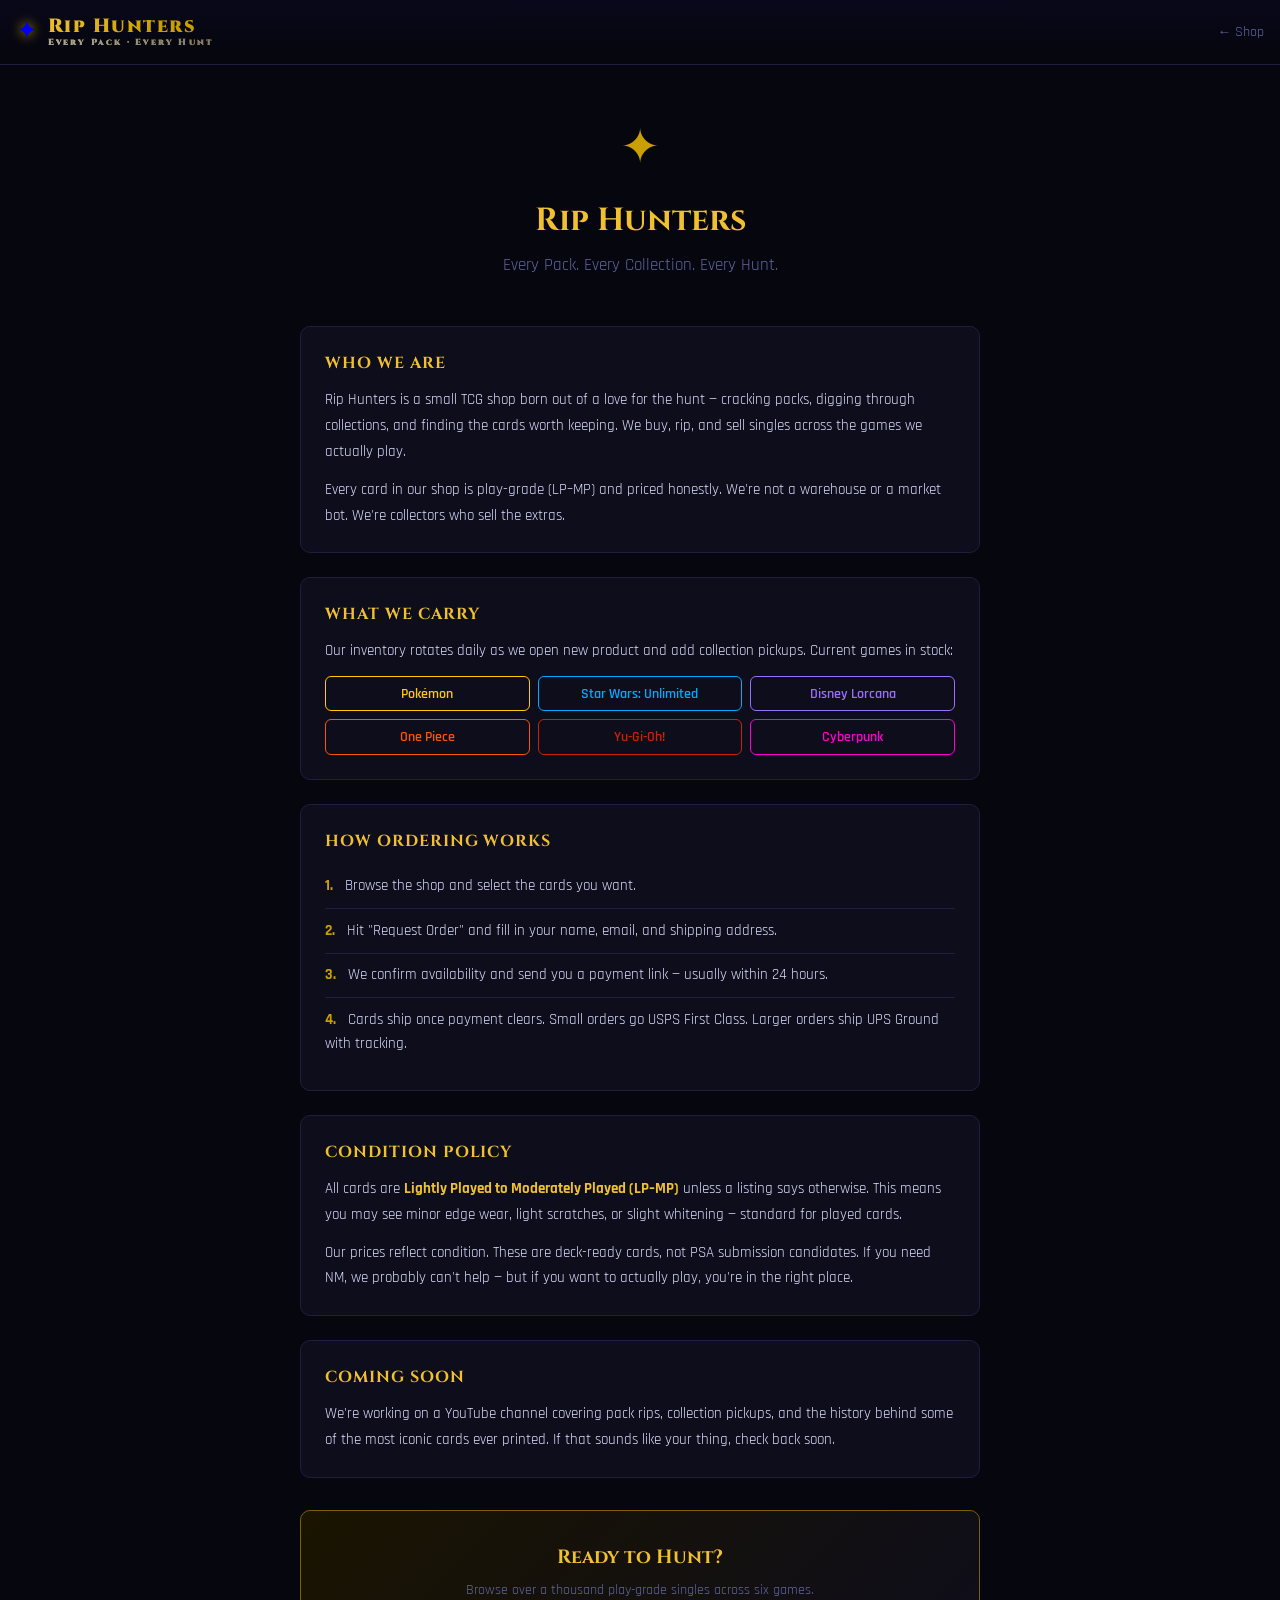
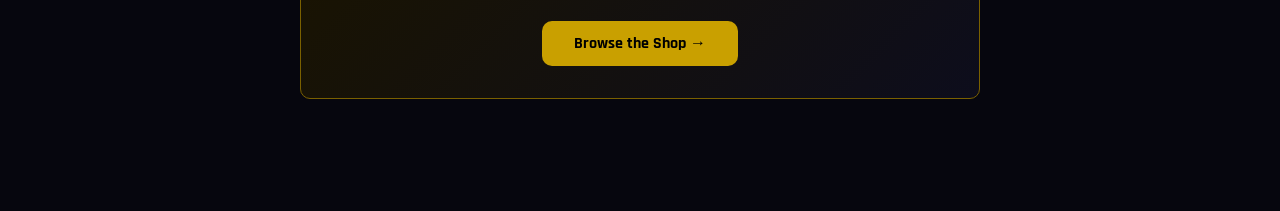
==== docs/about.html @ ff21a897 "Add About page and nav link" ====
<!doctype html>
<html lang="en">
<head>
  <meta charset="utf-8">
  <meta name="viewport" content="width=device-width, initial-scale=1">
  <title>About — Rip Hunters</title>
  <meta name="description" content="Rip Hunters is a play-grade TCG card shop. We rip packs, hunt collections, and sell singles at honest prices across Pokemon, Star Wars, One Piece, Lorcana, YuGiOh, and Cyberpunk.">
  <link rel="stylesheet" href="style.css">
  <style>
    .about-wrap {
      max-width: 720px;
      margin: 3rem auto;
      padding: 0 1.25rem 4rem;
    }
    .about-hero {
      text-align: center;
      margin-bottom: 3rem;
    }
    .about-hero .logo-mark {
      font-size: 3rem;
      color: var(--gold);
      display: block;
      margin-bottom: 0.75rem;
    }
    .about-hero h1 {
      font-family: 'Cinzel', serif;
      font-size: 2rem;
      color: var(--gold-light);
      margin-bottom: 0.5rem;
    }
    .about-hero p {
      color: var(--muted);
      font-size: 1.05rem;
    }
    .about-section {
      background: var(--surface);
      border: 1px solid var(--border);
      border-radius: var(--radius);
      margin-bottom: 1.5rem;
      padding: 1.5rem;
    }
    .about-section h2 {
      color: var(--gold-light);
      font-family: 'Cinzel', serif;
      font-size: 1rem;
      letter-spacing: 0.06em;
      margin-bottom: 0.75rem;
      text-transform: uppercase;
    }
    .about-section p {
      color: var(--text);
      font-size: 0.95rem;
      line-height: 1.7;
      margin-bottom: 0.75rem;
    }
    .about-section p:last-child { margin-bottom: 0; }
    .games-grid {
      display: grid;
      gap: 0.5rem;
      grid-template-columns: repeat(auto-fill, minmax(180px, 1fr));
      margin-top: 0.75rem;
    }
    .game-chip {
      border-radius: 6px;
      border: 1px solid var(--border);
      font-size: 0.85rem;
      font-weight: 600;
      padding: 0.4rem 0.75rem;
      text-align: center;
    }
    .how-list {
      list-style: none;
      margin-top: 0.5rem;
    }
    .how-list li {
      border-bottom: 1px solid var(--border);
      color: var(--text);
      font-size: 0.95rem;
      line-height: 1.6;
      padding: 0.6rem 0;
    }
    .how-list li:last-child { border-bottom: none; }
    .how-list li span {
      color: var(--gold);
      font-weight: 700;
      margin-right: 0.5rem;
    }
    .cta-block {
      background: linear-gradient(135deg, #1a1400, #0d0d1c);
      border: 1px solid var(--gold-dim);
      border-radius: var(--radius);
      padding: 2rem;
      text-align: center;
      margin-top: 2rem;
    }
    .cta-block h2 {
      color: var(--gold-light);
      font-family: 'Cinzel', serif;
      font-size: 1.2rem;
      margin-bottom: 0.5rem;
    }
    .cta-block p {
      color: var(--muted);
      font-size: 0.9rem;
      margin-bottom: 1.25rem;
    }
    .btn-cta {
      background: var(--gold);
      border: none;
      border-radius: var(--radius);
      color: #000;
      cursor: pointer;
      display: inline-block;
      font-family: 'Rajdhani', sans-serif;
      font-size: 1rem;
      font-weight: 700;
      padding: 0.65rem 2rem;
      text-decoration: none;
      transition: background 0.2s ease;
    }
    .btn-cta:hover { background: var(--gold-light); }
  </style>
</head>
<body>

<header>
  <div class="header-inner">
    <a href="index.html" class="logo">
      <span class="logo-compass">✦</span>
      <div class="logo-text">
        Rip Hunters
        <span>Every Pack · Every Hunt</span>
      </div>
    </a>
    <div class="header-right" style="margin-left:auto">
      <a href="index.html" style="color:var(--muted);font-size:0.85rem;text-decoration:none;">← Shop</a>
    </div>
  </div>
</header>

<div class="about-wrap">

  <div class="about-hero">
    <span class="logo-mark">✦</span>
    <h1>Rip Hunters</h1>
    <p>Every Pack. Every Collection. Every Hunt.</p>
  </div>

  <div class="about-section">
    <h2>Who We Are</h2>
    <p>Rip Hunters is a small TCG shop born out of a love for the hunt — cracking packs, digging through collections, and finding the cards worth keeping. We buy, rip, and sell singles across the games we actually play.</p>
    <p>Every card in our shop is play-grade (LP–MP) and priced honestly. We're not a warehouse or a market bot. We're collectors who sell the extras.</p>
  </div>

  <div class="about-section">
    <h2>What We Carry</h2>
    <p>Our inventory rotates daily as we open new product and add collection pickups. Current games in stock:</p>
    <div class="games-grid">
      <div class="game-chip" style="border-color:#FFCB05;color:#FFCB05">Pokémon</div>
      <div class="game-chip" style="border-color:#00AAFF;color:#00AAFF">Star Wars: Unlimited</div>
      <div class="game-chip" style="border-color:#9B6FFF;color:#9B6FFF">Disney Lorcana</div>
      <div class="game-chip" style="border-color:#FF5500;color:#FF5500">One Piece</div>
      <div class="game-chip" style="border-color:#CC2200;color:#CC2200">Yu-Gi-Oh!</div>
      <div class="game-chip" style="border-color:#FF00CC;color:#FF00CC">Cyberpunk</div>
    </div>
  </div>

  <div class="about-section">
    <h2>How Ordering Works</h2>
    <ul class="how-list">
      <li><span>1.</span> Browse the shop and select the cards you want.</li>
      <li><span>2.</span> Hit "Request Order" and fill in your name, email, and shipping address.</li>
      <li><span>3.</span> We confirm availability and send you a payment link — usually within 24 hours.</li>
      <li><span>4.</span> Cards ship once payment clears. Small orders go USPS First Class. Larger orders ship UPS Ground with tracking.</li>
    </ul>
  </div>

  <div class="about-section">
    <h2>Condition Policy</h2>
    <p>All cards are <strong style="color:var(--gold-light)">Lightly Played to Moderately Played (LP–MP)</strong> unless a listing says otherwise. This means you may see minor edge wear, light scratches, or slight whitening — standard for played cards.</p>
    <p>Our prices reflect condition. These are deck-ready cards, not PSA submission candidates. If you need NM, we probably can't help — but if you want to actually play, you're in the right place.</p>
  </div>

  <div class="about-section">
    <h2>Coming Soon</h2>
    <p>We're working on a YouTube channel covering pack rips, collection pickups, and the history behind some of the most iconic cards ever printed. If that sounds like your thing, check back soon.</p>
  </div>

  <div class="cta-block">
    <h2>Ready to Hunt?</h2>
    <p>Browse over a thousand play-grade singles across six games.</p>
    <a href="index.html" class="btn-cta">Browse the Shop →</a>
  </div>

</div>

</body>
</html>
---- docs/style.css ----
@import url('https://fonts.googleapis.com/css2?family=Cinzel:wght@600;700;900&family=Rajdhani:wght@400;500;600;700&display=swap');

:root {
  --gold: #C9A000;
  --gold-light: #F0C030;
  --gold-dim: #7a6000;
  --bg: #06060e;
  --surface: #0d0d1c;
  --surface2: #13132a;
  --border: #1e1e40;
  --text: #dde0ff;
  --muted: #6066a0;
  --danger: #ff4444;
  --radius: 10px;
  --transition: 0.2s ease;
}

*, *::before, *::after { box-sizing: border-box; margin: 0; padding: 0; }

html { scroll-behavior: smooth; }

body {
  font-family: 'Rajdhani', sans-serif;
  background: var(--bg);
  color: var(--text);
  min-height: 100vh;
  font-size: 16px;
  line-height: 1.5;
}

/* ─── Header ─── */
header {
  position: sticky;
  top: 0;
  z-index: 100;
  background: linear-gradient(180deg, #08081a 0%, rgba(6,6,14,0.97) 100%);
  border-bottom: 1px solid var(--border);
  padding: 0 1rem;
}

.header-inner {
  max-width: 1400px;
  margin: 0 auto;
  display: flex;
  align-items: center;
  gap: 1.5rem;
  height: 64px;
}

.logo {
  display: flex;
  align-items: center;
  gap: 0.6rem;
  text-decoration: none;
  flex-shrink: 0;
}

.logo-compass {
  font-size: 1.6rem;
  filter: drop-shadow(0 0 6px var(--gold));
}

.logo-text {
  font-family: 'Cinzel', serif;
  font-weight: 900;
  font-size: 1.2rem;
  letter-spacing: 0.08em;
  background: linear-gradient(135deg, var(--gold-light) 0%, var(--gold) 60%);
  -webkit-background-clip: text;
  -webkit-text-fill-color: transparent;
  background-clip: text;
  line-height: 1;
}

.logo-text span {
  display: block;
  font-size: 0.55rem;
  letter-spacing: 0.25em;
  background: linear-gradient(135deg, #aaa 0%, #777 100%);
  -webkit-background-clip: text;
  -webkit-text-fill-color: transparent;
  background-clip: text;
  margin-top: 2px;
}

.search-wrap {
  flex: 1;
  max-width: 420px;
  position: relative;
}

.search-wrap input {
  width: 100%;
  background: var(--surface2);
  border: 1px solid var(--border);
  border-radius: 6px;
  color: var(--text);
  font-family: 'Rajdhani', sans-serif;
  font-size: 0.95rem;
  padding: 0.45rem 0.8rem 0.45rem 2.2rem;
  outline: none;
  transition: border-color var(--transition), box-shadow var(--transition);
}

.search-wrap input:focus {
  border-color: var(--gold-dim);
  box-shadow: 0 0 0 2px rgba(201,160,0,0.15);
}

.search-wrap::before {
  content: '⌕';
  position: absolute;
  left: 0.6rem;
  top: 50%;
  transform: translateY(-50%);
  color: var(--muted);
  pointer-events: none;
  font-size: 1.1rem;
}


.header-right {
  margin-left: auto;
  display: flex;
  align-items: center;
  gap: 0.75rem;
}

.cart-pill {
  display: flex;
  align-items: center;
  gap: 0.4rem;
  background: var(--surface2);
  border: 1px solid var(--border);
  border-radius: 20px;
  padding: 0.3rem 0.75rem;
  font-size: 0.9rem;
  font-weight: 600;
  color: var(--muted);
  cursor: pointer;
  transition: all var(--transition);
}

.cart-pill.has-items {
  border-color: var(--gold-dim);
  color: var(--gold-light);
}

.cart-count {
  background: var(--gold);
  color: #000;
  border-radius: 50%;
  width: 20px;
  height: 20px;
  display: none;
  align-items: center;
  justify-content: center;
  font-size: 0.75rem;
  font-weight: 700;
}

.cart-pill.has-items .cart-count { display: flex; }

/* ─── Game tabs ─── */
.game-tabs-outer {
  background: var(--surface);
  border-bottom: 1px solid var(--border);
}

.game-tabs {
  max-width: 1400px;
  margin: 0 auto;
  display: flex;
  gap: 0;
  padding: 0 1rem;
  overflow-x: auto;
  scrollbar-width: none;
}

.game-tabs::-webkit-scrollbar { display: none; }

.tab {
  flex-shrink: 0;
  padding: 0.7rem 1.1rem;
  font-family: 'Rajdhani', sans-serif;
  font-weight: 700;
  font-size: 0.85rem;
  letter-spacing: 0.06em;
  text-transform: uppercase;
  color: var(--muted);
  border: none;
  background: none;
  cursor: pointer;
  border-bottom: 2px solid transparent;
  transition: all var(--transition);
  position: relative;
  top: 1px;
}

.tab:hover { color: var(--text); }

.tab.active {
  color: var(--tab-color, var(--gold));
  border-bottom-color: var(--tab-color, var(--gold));
  text-shadow: 0 0 8px var(--tab-color, var(--gold));
}

/* ─── Main content ─── */
main {
  max-width: 1400px;
  margin: 0 auto;
  padding: 1.5rem 1rem 120px;
}

.condition-banner {
  background: #1a1400;
  border: 1px solid var(--gold-dim);
  border-radius: var(--radius);
  color: #b89a00;
  font-size: 0.85rem;
  padding: 0.5rem 1rem;
  margin-bottom: 1rem;
  text-align: center;
}
.condition-banner strong { color: var(--gold-light); }

.results-bar {
  display: flex;
  align-items: center;
  justify-content: space-between;
  margin-bottom: 1rem;
  font-size: 0.85rem;
  color: var(--muted);
}

.results-bar strong { color: var(--text); }

/* ─── Card grid ─── */
.card-grid {
  display: grid;
  grid-template-columns: repeat(auto-fill, minmax(200px, 1fr));
  gap: 1rem;
}

/* ─── Card ─── */
.card {
  background: var(--surface);
  border: 1px solid var(--border);
  border-radius: var(--radius);
  overflow: hidden;
  display: flex;
  flex-direction: column;
  cursor: pointer;
  transition: transform var(--transition), box-shadow var(--transition), border-color var(--transition);
  position: relative;
}

.card:hover {
  transform: translateY(-3px);
  border-color: color-mix(in srgb, var(--game-color) 60%, transparent);
  box-shadow: 0 4px 20px color-mix(in srgb, var(--game-color) 20%, transparent);
}

.card.selected {
  border-color: var(--game-color);
  box-shadow: 0 0 14px color-mix(in srgb, var(--game-color) 35%, transparent),
              inset 0 0 0 1px color-mix(in srgb, var(--game-color) 30%, transparent);
}

.card.selected::after {
  content: '✓';
  position: absolute;
  top: 8px;
  right: 8px;
  background: var(--game-color);
  color: #000;
  font-weight: 900;
  width: 24px;
  height: 24px;
  border-radius: 50%;
  display: flex;
  align-items: center;
  justify-content: center;
  font-size: 0.75rem;
  box-shadow: 0 0 8px var(--game-color);
}

.card-img-wrap {
  aspect-ratio: 284 / 394;
  background: var(--surface2);
  overflow: hidden;
  display: flex;
  align-items: center;
  justify-content: center;
  position: relative;
}

.card-img-wrap img {
  width: 100%;
  height: 100%;
  object-fit: cover;
  display: block;
  transition: transform 0.3s ease;
}

.card:hover .card-img-wrap img { transform: scale(1.04); }

.img-placeholder {
  display: none;
  flex-direction: column;
  align-items: center;
  justify-content: center;
  gap: 0.5rem;
  padding: 1rem;
  text-align: center;
  width: 100%;
  height: 100%;
}

.img-placeholder .ph-game {
  font-family: 'Cinzel', serif;
  font-size: 0.65rem;
  letter-spacing: 0.15em;
  color: var(--game-color);
  text-shadow: 0 0 8px var(--game-color);
}

.img-placeholder .ph-name {
  font-weight: 700;
  font-size: 0.85rem;
  color: var(--text);
  line-height: 1.2;
}

.card-img-wrap.no-image img { display: none; }
.card-img-wrap.no-image .img-placeholder { display: flex; }

.card-body {
  padding: 0.65rem 0.75rem 0.75rem;
  display: flex;
  flex-direction: column;
  gap: 0.35rem;
  flex: 1;
}

.card-game-tag {
  font-size: 0.65rem;
  font-weight: 700;
  letter-spacing: 0.12em;
  text-transform: uppercase;
  color: var(--game-color);
  line-height: 1;
}

.card-name {
  font-family: 'Rajdhani', sans-serif;
  font-weight: 700;
  font-size: 0.95rem;
  color: var(--text);
  line-height: 1.2;
}

.card-set {
  font-size: 0.75rem;
  color: var(--muted);
  line-height: 1;
}

.card-badges {
  display: flex;
  flex-wrap: wrap;
  gap: 0.3rem;
  margin-top: 0.1rem;
}

.badge {
  font-size: 0.62rem;
  font-weight: 700;
  letter-spacing: 0.06em;
  text-transform: uppercase;
  padding: 0.15rem 0.45rem;
  border-radius: 4px;
  background: var(--surface2);
  color: var(--muted);
  border: 1px solid var(--border);
}

.badge.foil { color: #A0D0FF; border-color: #203050; }
.badge.holo { color: #FFD0A0; border-color: #504020; }
.badge.secret, .badge.legendary { color: var(--gold); border-color: var(--gold-dim); }
.badge.epic, .badge.rare  { color: #B080FF; border-color: #302060; }

.card-footer {
  display: flex;
  align-items: center;
  justify-content: space-between;
  margin-top: auto;
  padding-top: 0.5rem;
  border-top: 1px solid var(--border);
}

.card-price {
  font-family: 'Cinzel', serif;
  font-size: 1rem;
  font-weight: 700;
  color: var(--gold-light);
}

.card-qty {
  font-size: 0.75rem;
  color: var(--muted);
}

/* ─── Bottom order bar ─── */
#order-bar {
  position: fixed;
  bottom: 0;
  left: 0;
  right: 0;
  z-index: 200;
  background: linear-gradient(180deg, rgba(6,6,14,0) 0%, var(--bg) 20%);
  padding: 1rem;
  display: none;
  pointer-events: none;
}

#order-bar.visible { display: block; }

.order-bar-inner {
  max-width: 700px;
  margin: 0 auto;
  background: linear-gradient(135deg, #111130 0%, #0d0d22 100%);
  border: 1px solid var(--gold-dim);
  border-radius: 12px;
  display: flex;
  align-items: center;
  gap: 1rem;
  padding: 0.85rem 1.2rem;
  box-shadow: 0 4px 40px rgba(0,0,0,0.6), 0 0 20px rgba(201,160,0,0.1);
  pointer-events: all;
}

.order-summary {
  flex: 1;
  display: flex;
  flex-direction: column;
  gap: 0.1rem;
}

.order-summary .count {
  font-size: 0.8rem;
  color: var(--muted);
  font-weight: 600;
}

.order-summary .total {
  font-family: 'Cinzel', serif;
  font-size: 1.2rem;
  font-weight: 700;
  color: var(--gold-light);
}

.btn-clear {
  background: none;
  border: 1px solid var(--border);
  border-radius: 6px;
  color: var(--muted);
  font-family: 'Rajdhani', sans-serif;
  font-size: 0.85rem;
  font-weight: 600;
  padding: 0.5rem 0.8rem;
  cursor: pointer;
  transition: all var(--transition);
}

.btn-clear:hover { border-color: var(--danger); color: var(--danger); }

.btn-order {
  background: linear-gradient(135deg, var(--gold) 0%, #a07800 100%);
  border: none;
  border-radius: 8px;
  color: #000;
  font-family: 'Cinzel', serif;
  font-size: 0.9rem;
  font-weight: 700;
  letter-spacing: 0.06em;
  padding: 0.65rem 1.4rem;
  cursor: pointer;
  transition: all var(--transition);
  box-shadow: 0 0 12px rgba(201,160,0,0.3);
}

.btn-order:hover {
  background: linear-gradient(135deg, var(--gold-light) 0%, var(--gold) 100%);
  box-shadow: 0 0 20px rgba(240,192,48,0.4);
  transform: translateY(-1px);
}

/* ─── Modal ─── */
.modal-bg {
  display: none;
  position: fixed;
  inset: 0;
  z-index: 300;
  background: rgba(0,0,0,0.75);
  backdrop-filter: blur(4px);
  padding: 1rem;
  overflow-y: auto;
}

.modal-bg.open { display: flex; align-items: flex-start; justify-content: center; padding-top: 4rem; }

.modal {
  background: var(--surface);
  border: 1px solid var(--border);
  border-radius: 14px;
  width: 100%;
  max-width: 540px;
  padding: 2rem;
  position: relative;
}

.modal h2 {
  font-family: 'Cinzel', serif;
  font-size: 1.2rem;
  color: var(--gold-light);
  margin-bottom: 0.25rem;
}

.modal .subtitle {
  font-size: 0.85rem;
  color: var(--muted);
  margin-bottom: 1.5rem;
}

.modal-close {
  position: absolute;
  top: 1rem;
  right: 1rem;
  background: none;
  border: none;
  color: var(--muted);
  font-size: 1.4rem;
  cursor: pointer;
  line-height: 1;
  transition: color var(--transition);
}

.modal-close:hover { color: var(--text); }

.form-row { display: flex; gap: 0.75rem; }
.form-row .form-group { flex: 1; }

.form-group {
  display: flex;
  flex-direction: column;
  gap: 0.35rem;
  margin-bottom: 0.85rem;
}

.form-group label {
  font-size: 0.8rem;
  font-weight: 700;
  letter-spacing: 0.06em;
  text-transform: uppercase;
  color: var(--muted);
}

.form-group input,
.form-group textarea {
  background: var(--surface2);
  border: 1px solid var(--border);
  border-radius: 6px;
  color: var(--text);
  font-family: 'Rajdhani', sans-serif;
  font-size: 0.95rem;
  padding: 0.5rem 0.75rem;
  outline: none;
  transition: border-color var(--transition);
  width: 100%;
}

.form-group input:focus,
.form-group textarea:focus {
  border-color: var(--gold-dim);
}

.form-group textarea { resize: vertical; min-height: 70px; }

.order-items-preview {
  background: var(--surface2);
  border: 1px solid var(--border);
  border-radius: 6px;
  padding: 0.75rem;
  max-height: 180px;
  overflow-y: auto;
  margin-bottom: 0.85rem;
  font-size: 0.85rem;
}

.order-item-row {
  display: flex;
  justify-content: space-between;
  padding: 0.2rem 0;
  border-bottom: 1px solid var(--border);
  color: var(--text);
}

.order-item-row:last-child { border-bottom: none; }
.order-item-row .item-price { color: var(--gold); font-weight: 600; }

.modal-total {
  display: flex;
  justify-content: space-between;
  align-items: center;
  padding: 0.75rem 0;
  border-top: 1px solid var(--border);
  margin-bottom: 1.25rem;
  font-weight: 700;
}

.modal-total .label { color: var(--muted); font-size: 0.85rem; letter-spacing: 0.06em; text-transform: uppercase; }
.modal-total .amount { font-family: 'Cinzel', serif; font-size: 1.3rem; color: var(--gold-light); }

.btn-submit {
  width: 100%;
  background: linear-gradient(135deg, var(--gold) 0%, #a07800 100%);
  border: none;
  border-radius: 8px;
  color: #000;
  font-family: 'Cinzel', serif;
  font-size: 1rem;
  font-weight: 700;
  letter-spacing: 0.06em;
  padding: 0.85rem;
  cursor: pointer;
  transition: all var(--transition);
}

.btn-submit:hover { background: linear-gradient(135deg, var(--gold-light), var(--gold)); }
.btn-submit:disabled { opacity: 0.5; cursor: not-allowed; }

.form-status {
  margin-top: 0.75rem;
  font-size: 0.85rem;
  text-align: center;
  min-height: 1.2em;
}

.form-status.success { color: #66ff99; }
.form-status.error { color: var(--danger); }

/* ─── YouTube placeholder ─── */
.yt-section {
  max-width: 1400px;
  margin: 0 auto 3rem;
  padding: 0 1rem;
}

.yt-placeholder {
  background: var(--surface);
  border: 1px dashed #2a2a4a;
  border-radius: var(--radius);
  padding: 3rem 2rem;
  text-align: center;
  display: flex;
  flex-direction: column;
  align-items: center;
  gap: 1rem;
}

.yt-placeholder .yt-icon {
  width: 56px;
  height: 56px;
  background: #FF0000;
  border-radius: 12px;
  display: flex;
  align-items: center;
  justify-content: center;
  font-size: 1.8rem;
}

.yt-placeholder h3 {
  font-family: 'Cinzel', serif;
  font-size: 1.1rem;
  color: var(--gold-light);
}

.yt-placeholder p {
  color: var(--muted);
  font-size: 0.9rem;
  max-width: 340px;
}

/* ─── Empty / loading states ─── */
.state-msg {
  text-align: center;
  padding: 4rem 1rem;
  color: var(--muted);
}

.state-msg .big { font-size: 2.5rem; margin-bottom: 0.5rem; }
.state-msg h3 { font-family: 'Cinzel', serif; color: var(--text); margin-bottom: 0.4rem; }

/* ─── Responsive ─── */
@media (max-width: 640px) {
  .header-inner { gap: 0.75rem; }
  .logo-text span { display: none; }
  .card-grid { grid-template-columns: repeat(2, 1fr); gap: 0.75rem; }
  .form-row { flex-direction: column; gap: 0; }
  .order-bar-inner { flex-wrap: wrap; }
}

@media (min-width: 900px) {
  .card-grid { grid-template-columns: repeat(auto-fill, minmax(190px, 1fr)); }
}
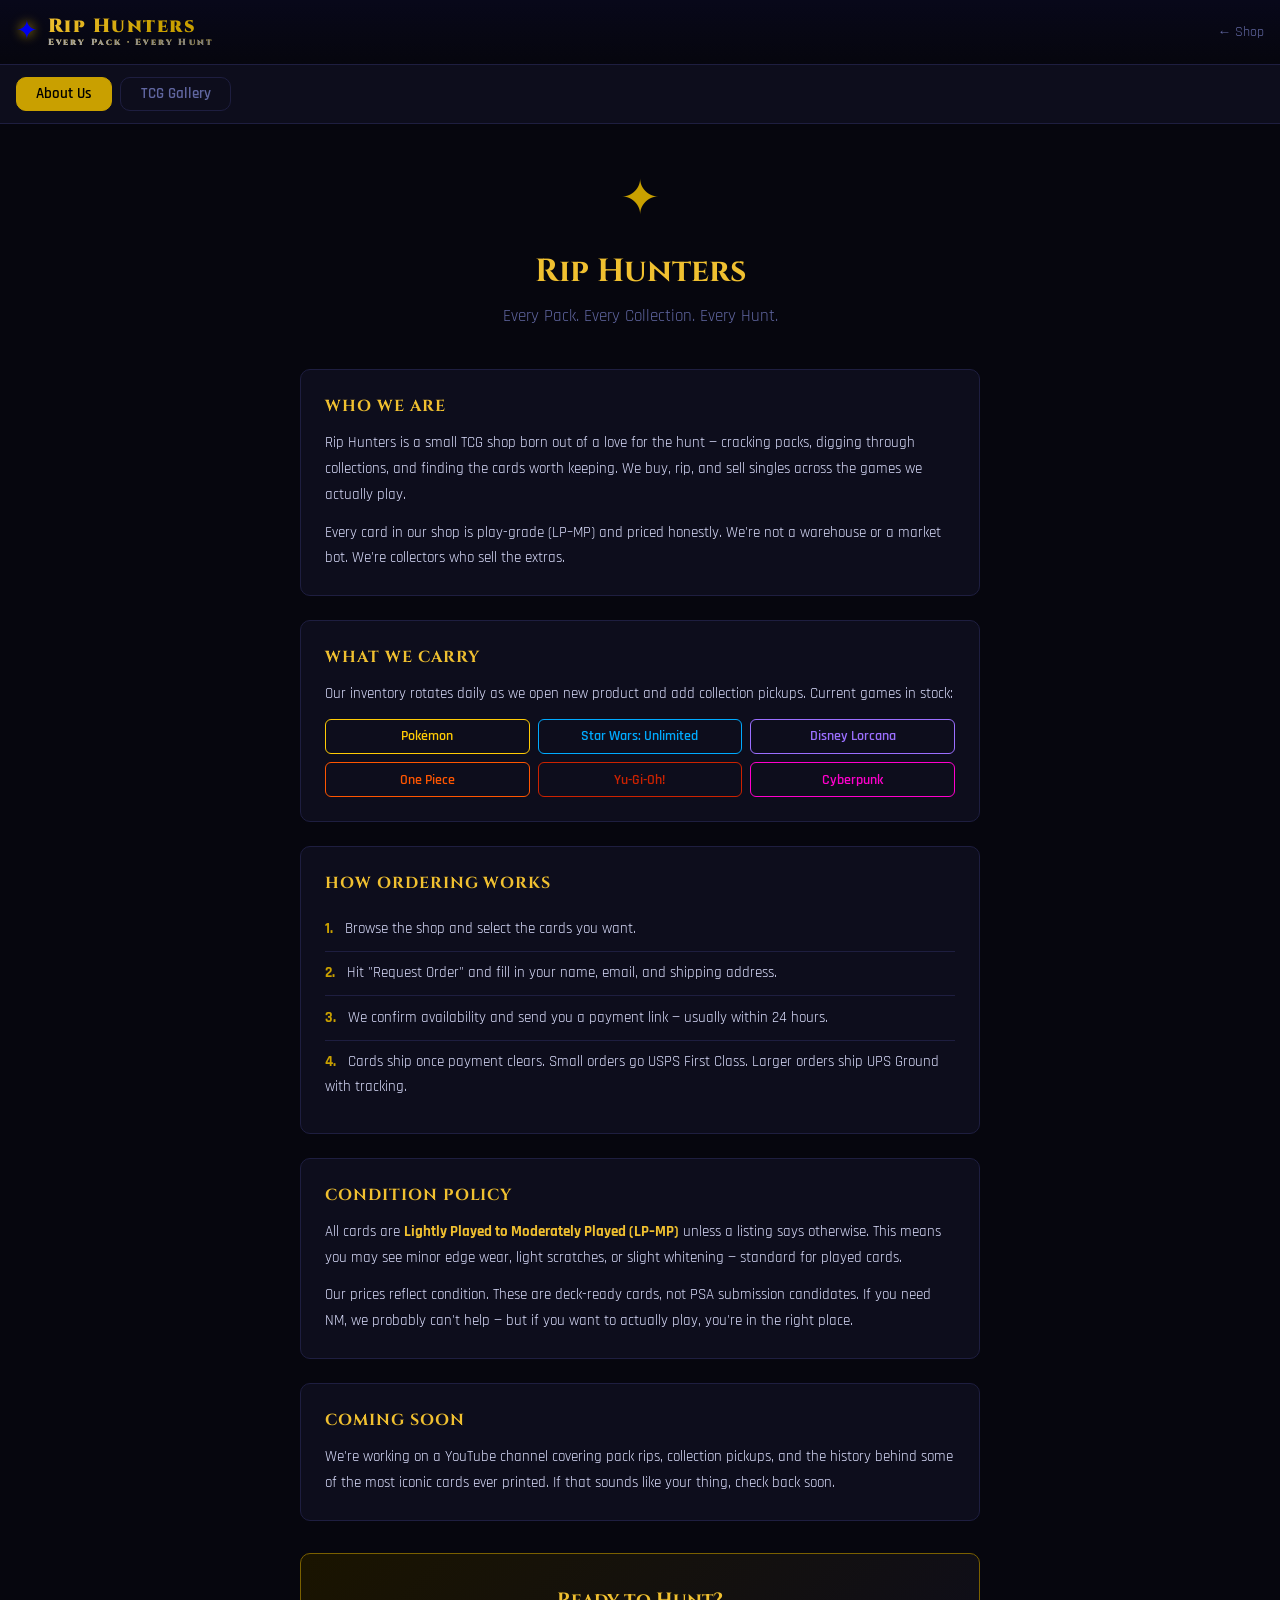
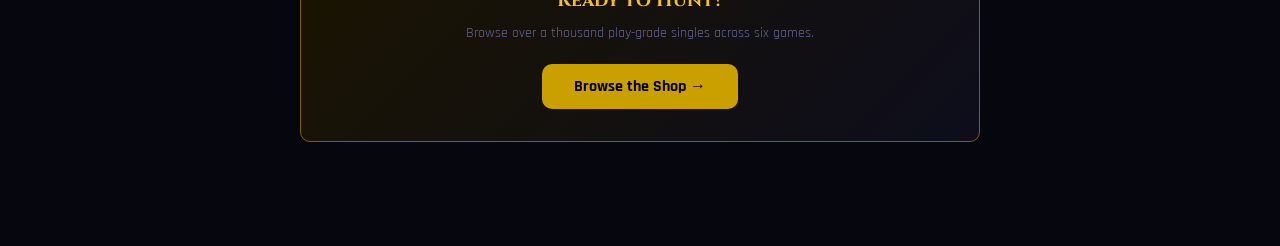
==== commit 6feb671d: "Add TCG Gallery tab to About page with Pinterest pins" ====
--- a/docs/about.html
+++ b/docs/about.html
@@ -7,31 +7,48 @@
   <meta name="description" content="Rip Hunters is a play-grade TCG card shop. We rip packs, hunt collections, and sell singles at honest prices across Pokemon, Star Wars, One Piece, Lorcana, YuGiOh, and Cyberpunk.">
   <link rel="stylesheet" href="style.css">
   <style>
+    /* ── Page tabs ── */
+    .about-tabs {
+      display: flex;
+      gap: 0.5rem;
+      padding: 0.75rem 1rem;
+      background: var(--surface);
+      border-bottom: 1px solid var(--border);
+    }
+    .about-tab {
+      background: none;
+      border: 1px solid var(--border);
+      border-radius: var(--radius);
+      color: var(--muted);
+      cursor: pointer;
+      font-family: 'Rajdhani', sans-serif;
+      font-size: 0.95rem;
+      font-weight: 600;
+      padding: 0.4rem 1.2rem;
+      transition: var(--transition);
+    }
+    .about-tab.active {
+      background: var(--gold);
+      border-color: var(--gold);
+      color: #000;
+    }
+    .about-panel { display: none; }
+    .about-panel.active { display: block; }
+
+    /* ── About tab ── */
     .about-wrap {
       max-width: 720px;
-      margin: 3rem auto;
+      margin: 2.5rem auto;
       padding: 0 1.25rem 4rem;
     }
     .about-hero {
       text-align: center;
-      margin-bottom: 3rem;
-    }
-    .about-hero .logo-mark {
-      font-size: 3rem;
-      color: var(--gold);
-      display: block;
-      margin-bottom: 0.75rem;
-    }
-    .about-hero h1 {
-      font-family: 'Cinzel', serif;
-      font-size: 2rem;
-      color: var(--gold-light);
-      margin-bottom: 0.5rem;
-    }
-    .about-hero p {
-      color: var(--muted);
-      font-size: 1.05rem;
-    }
+      margin-bottom: 2.5rem;
+    }
+    .about-hero .logo-mark { font-size: 3rem; color: var(--gold); display: block; margin-bottom: 0.75rem; }
+    .about-hero h1 { font-family: 'Cinzel', serif; font-size: 2rem; color: var(--gold-light); margin-bottom: 0.5rem; }
+    .about-hero p { color: var(--muted); font-size: 1.05rem; }
+
     .about-section {
       background: var(--surface);
       border: 1px solid var(--border);
@@ -47,44 +64,17 @@
       margin-bottom: 0.75rem;
       text-transform: uppercase;
     }
-    .about-section p {
-      color: var(--text);
-      font-size: 0.95rem;
-      line-height: 1.7;
-      margin-bottom: 0.75rem;
-    }
+    .about-section p { color: var(--text); font-size: 0.95rem; line-height: 1.7; margin-bottom: 0.75rem; }
     .about-section p:last-child { margin-bottom: 0; }
-    .games-grid {
-      display: grid;
-      gap: 0.5rem;
-      grid-template-columns: repeat(auto-fill, minmax(180px, 1fr));
-      margin-top: 0.75rem;
-    }
-    .game-chip {
-      border-radius: 6px;
-      border: 1px solid var(--border);
-      font-size: 0.85rem;
-      font-weight: 600;
-      padding: 0.4rem 0.75rem;
-      text-align: center;
-    }
-    .how-list {
-      list-style: none;
-      margin-top: 0.5rem;
-    }
-    .how-list li {
-      border-bottom: 1px solid var(--border);
-      color: var(--text);
-      font-size: 0.95rem;
-      line-height: 1.6;
-      padding: 0.6rem 0;
-    }
+
+    .games-grid { display: grid; gap: 0.5rem; grid-template-columns: repeat(auto-fill, minmax(180px, 1fr)); margin-top: 0.75rem; }
+    .game-chip { border-radius: 6px; border: 1px solid var(--border); font-size: 0.85rem; font-weight: 600; padding: 0.4rem 0.75rem; text-align: center; }
+
+    .how-list { list-style: none; margin-top: 0.5rem; }
+    .how-list li { border-bottom: 1px solid var(--border); color: var(--text); font-size: 0.95rem; line-height: 1.6; padding: 0.6rem 0; }
     .how-list li:last-child { border-bottom: none; }
-    .how-list li span {
-      color: var(--gold);
-      font-weight: 700;
-      margin-right: 0.5rem;
-    }
+    .how-list li span { color: var(--gold); font-weight: 700; margin-right: 0.5rem; }
+
     .cta-block {
       background: linear-gradient(135deg, #1a1400, #0d0d1c);
       border: 1px solid var(--gold-dim);
@@ -93,17 +83,8 @@
       text-align: center;
       margin-top: 2rem;
     }
-    .cta-block h2 {
-      color: var(--gold-light);
-      font-family: 'Cinzel', serif;
-      font-size: 1.2rem;
-      margin-bottom: 0.5rem;
-    }
-    .cta-block p {
-      color: var(--muted);
-      font-size: 0.9rem;
-      margin-bottom: 1.25rem;
-    }
+    .cta-block h2 { color: var(--gold-light); font-family: 'Cinzel', serif; font-size: 1.2rem; margin-bottom: 0.5rem; }
+    .cta-block p { color: var(--muted); font-size: 0.9rem; margin-bottom: 1.25rem; }
     .btn-cta {
       background: var(--gold);
       border: none;
@@ -119,6 +100,38 @@
       transition: background 0.2s ease;
     }
     .btn-cta:hover { background: var(--gold-light); }
+
+    /* ── Gallery tab ── */
+    .gallery-wrap {
+      max-width: 960px;
+      margin: 2rem auto;
+      padding: 0 1rem 4rem;
+    }
+    .gallery-wrap h2 {
+      color: var(--gold-light);
+      font-family: 'Cinzel', serif;
+      font-size: 1rem;
+      letter-spacing: 0.06em;
+      margin-bottom: 1.25rem;
+      text-transform: uppercase;
+    }
+    .pin-grid {
+      display: grid;
+      gap: 1.25rem;
+      grid-template-columns: repeat(auto-fill, minmax(280px, 1fr));
+    }
+    .pin-card {
+      background: var(--surface);
+      border: 1px solid var(--border);
+      border-radius: var(--radius);
+      overflow: hidden;
+      transition: border-color var(--transition), transform var(--transition);
+    }
+    .pin-card:hover { border-color: var(--gold-dim); transform: translateY(-2px); }
+    .pin-card img { display: block; width: 100%; height: auto; }
+    .pin-card-body { padding: 0.75rem 1rem; }
+    .pin-card-title { color: var(--text); font-weight: 700; font-size: 0.95rem; margin-bottom: 0.25rem; }
+    .pin-card-desc { color: var(--muted); font-size: 0.8rem; line-height: 1.5; }
   </style>
 </head>
 <body>
@@ -127,10 +140,7 @@
   <div class="header-inner">
     <a href="index.html" class="logo">
       <span class="logo-compass">✦</span>
-      <div class="logo-text">
-        Rip Hunters
-        <span>Every Pack · Every Hunt</span>
-      </div>
+      <div class="logo-text">Rip Hunters<span>Every Pack · Every Hunt</span></div>
     </a>
     <div class="header-right" style="margin-left:auto">
       <a href="index.html" style="color:var(--muted);font-size:0.85rem;text-decoration:none;">← Shop</a>
@@ -138,61 +148,116 @@
   </div>
 </header>
 
-<div class="about-wrap">
-
-  <div class="about-hero">
-    <span class="logo-mark">✦</span>
-    <h1>Rip Hunters</h1>
-    <p>Every Pack. Every Collection. Every Hunt.</p>
+<!-- ── Tabs ── -->
+<div class="about-tabs">
+  <button class="about-tab active" data-panel="about">About Us</button>
+  <button class="about-tab" data-panel="gallery">TCG Gallery</button>
+</div>
+
+<!-- ── About panel ── -->
+<div class="about-panel active" id="panel-about">
+  <div class="about-wrap">
+    <div class="about-hero">
+      <span class="logo-mark">✦</span>
+      <h1>Rip Hunters</h1>
+      <p>Every Pack. Every Collection. Every Hunt.</p>
+    </div>
+
+    <div class="about-section">
+      <h2>Who We Are</h2>
+      <p>Rip Hunters is a small TCG shop born out of a love for the hunt — cracking packs, digging through collections, and finding the cards worth keeping. We buy, rip, and sell singles across the games we actually play.</p>
+      <p>Every card in our shop is play-grade (LP–MP) and priced honestly. We're not a warehouse or a market bot. We're collectors who sell the extras.</p>
+    </div>
+
+    <div class="about-section">
+      <h2>What We Carry</h2>
+      <p>Our inventory rotates daily as we open new product and add collection pickups. Current games in stock:</p>
+      <div class="games-grid">
+        <div class="game-chip" style="border-color:#FFCB05;color:#FFCB05">Pokémon</div>
+        <div class="game-chip" style="border-color:#00AAFF;color:#00AAFF">Star Wars: Unlimited</div>
+        <div class="game-chip" style="border-color:#9B6FFF;color:#9B6FFF">Disney Lorcana</div>
+        <div class="game-chip" style="border-color:#FF5500;color:#FF5500">One Piece</div>
+        <div class="game-chip" style="border-color:#CC2200;color:#CC2200">Yu-Gi-Oh!</div>
+        <div class="game-chip" style="border-color:#FF00CC;color:#FF00CC">Cyberpunk</div>
+      </div>
+    </div>
+
+    <div class="about-section">
+      <h2>How Ordering Works</h2>
+      <ul class="how-list">
+        <li><span>1.</span> Browse the shop and select the cards you want.</li>
+        <li><span>2.</span> Hit "Request Order" and fill in your name, email, and shipping address.</li>
+        <li><span>3.</span> We confirm availability and send you a payment link — usually within 24 hours.</li>
+        <li><span>4.</span> Cards ship once payment clears. Small orders go USPS First Class. Larger orders ship UPS Ground with tracking.</li>
+      </ul>
+    </div>
+
+    <div class="about-section">
+      <h2>Condition Policy</h2>
+      <p>All cards are <strong style="color:var(--gold-light)">Lightly Played to Moderately Played (LP–MP)</strong> unless a listing says otherwise. This means you may see minor edge wear, light scratches, or slight whitening — standard for played cards.</p>
+      <p>Our prices reflect condition. These are deck-ready cards, not PSA submission candidates. If you need NM, we probably can't help — but if you want to actually play, you're in the right place.</p>
+    </div>
+
+    <div class="about-section">
+      <h2>Coming Soon</h2>
+      <p>We're working on a YouTube channel covering pack rips, collection pickups, and the history behind some of the most iconic cards ever printed. If that sounds like your thing, check back soon.</p>
+    </div>
+
+    <div class="cta-block">
+      <h2>Ready to Hunt?</h2>
+      <p>Browse over a thousand play-grade singles across six games.</p>
+      <a href="index.html" class="btn-cta">Browse the Shop →</a>
+    </div>
   </div>
-
-  <div class="about-section">
-    <h2>Who We Are</h2>
-    <p>Rip Hunters is a small TCG shop born out of a love for the hunt — cracking packs, digging through collections, and finding the cards worth keeping. We buy, rip, and sell singles across the games we actually play.</p>
-    <p>Every card in our shop is play-grade (LP–MP) and priced honestly. We're not a warehouse or a market bot. We're collectors who sell the extras.</p>
+</div>
+
+<!-- ── Gallery panel ── -->
+<div class="about-panel" id="panel-gallery">
+  <div class="gallery-wrap">
+    <h2>TCG Card Gallery</h2>
+    <div class="pin-grid" id="pin-grid"></div>
   </div>
-
-  <div class="about-section">
-    <h2>What We Carry</h2>
-    <p>Our inventory rotates daily as we open new product and add collection pickups. Current games in stock:</p>
-    <div class="games-grid">
-      <div class="game-chip" style="border-color:#FFCB05;color:#FFCB05">Pokémon</div>
-      <div class="game-chip" style="border-color:#00AAFF;color:#00AAFF">Star Wars: Unlimited</div>
-      <div class="game-chip" style="border-color:#9B6FFF;color:#9B6FFF">Disney Lorcana</div>
-      <div class="game-chip" style="border-color:#FF5500;color:#FF5500">One Piece</div>
-      <div class="game-chip" style="border-color:#CC2200;color:#CC2200">Yu-Gi-Oh!</div>
-      <div class="game-chip" style="border-color:#FF00CC;color:#FF00CC">Cyberpunk</div>
-    </div>
-  </div>
-
-  <div class="about-section">
-    <h2>How Ordering Works</h2>
-    <ul class="how-list">
-      <li><span>1.</span> Browse the shop and select the cards you want.</li>
-      <li><span>2.</span> Hit "Request Order" and fill in your name, email, and shipping address.</li>
-      <li><span>3.</span> We confirm availability and send you a payment link — usually within 24 hours.</li>
-      <li><span>4.</span> Cards ship once payment clears. Small orders go USPS First Class. Larger orders ship UPS Ground with tracking.</li>
-    </ul>
-  </div>
-
-  <div class="about-section">
-    <h2>Condition Policy</h2>
-    <p>All cards are <strong style="color:var(--gold-light)">Lightly Played to Moderately Played (LP–MP)</strong> unless a listing says otherwise. This means you may see minor edge wear, light scratches, or slight whitening — standard for played cards.</p>
-    <p>Our prices reflect condition. These are deck-ready cards, not PSA submission candidates. If you need NM, we probably can't help — but if you want to actually play, you're in the right place.</p>
-  </div>
-
-  <div class="about-section">
-    <h2>Coming Soon</h2>
-    <p>We're working on a YouTube channel covering pack rips, collection pickups, and the history behind some of the most iconic cards ever printed. If that sounds like your thing, check back soon.</p>
-  </div>
-
-  <div class="cta-block">
-    <h2>Ready to Hunt?</h2>
-    <p>Browse over a thousand play-grade singles across six games.</p>
-    <a href="index.html" class="btn-cta">Browse the Shop →</a>
-  </div>
-
 </div>
+
+<script>
+  // ── Tab switching ──────────────────────────────────────────────────────
+  document.querySelectorAll(".about-tab").forEach(btn => {
+    btn.addEventListener("click", () => {
+      document.querySelectorAll(".about-tab").forEach(t => t.classList.remove("active"));
+      document.querySelectorAll(".about-panel").forEach(p => p.classList.remove("active"));
+      btn.classList.add("active");
+      document.getElementById("panel-" + btn.dataset.panel).classList.add("active");
+    });
+  });
+
+  // ── Gallery images ─────────────────────────────────────────────────────
+  // To add a new pin: drop the image in docs/gallery/ and add a line below.
+  const PINS = [
+    {
+      src: "gallery/pokemon-legendary.webp",
+      title: "The Most Legendary Pokémon Cards",
+      desc: "Release year & current value — from Pikachu Illustrator to Ancient Mew."
+    },
+    {
+      src: "gallery/starwars-legendary.webp",
+      title: "The Most Legendary Star Wars Unlimited Cards",
+      desc: "Release year & current value — serialized, showcase, and promo chase cards."
+    },
+    // ADD NEW PINS HERE ↓
+  ];
+
+  const grid = document.getElementById("pin-grid");
+  PINS.forEach(pin => {
+    grid.innerHTML += `
+      <div class="pin-card">
+        <img src="${pin.src}" alt="${pin.title}" loading="lazy">
+        <div class="pin-card-body">
+          <div class="pin-card-title">${pin.title}</div>
+          <div class="pin-card-desc">${pin.desc}</div>
+        </div>
+      </div>`;
+  });
+</script>
 
 </body>
 </html>
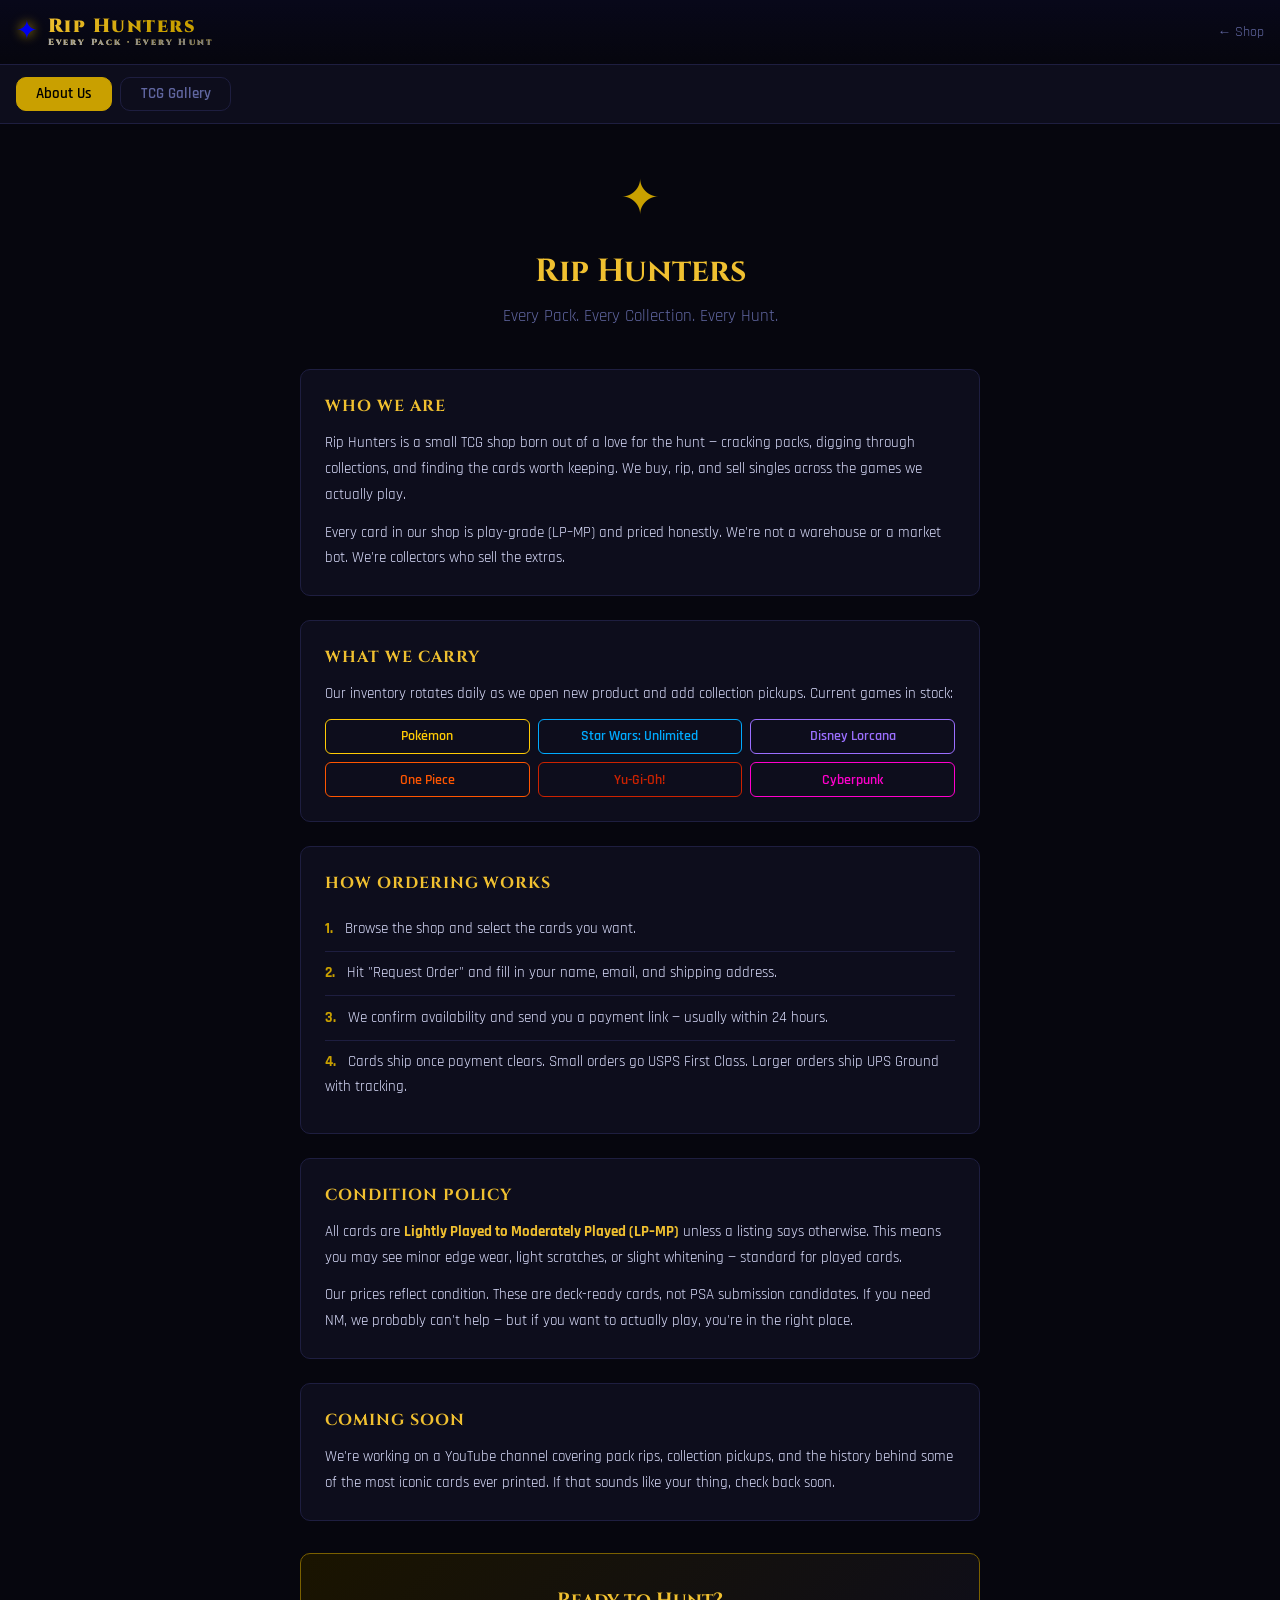
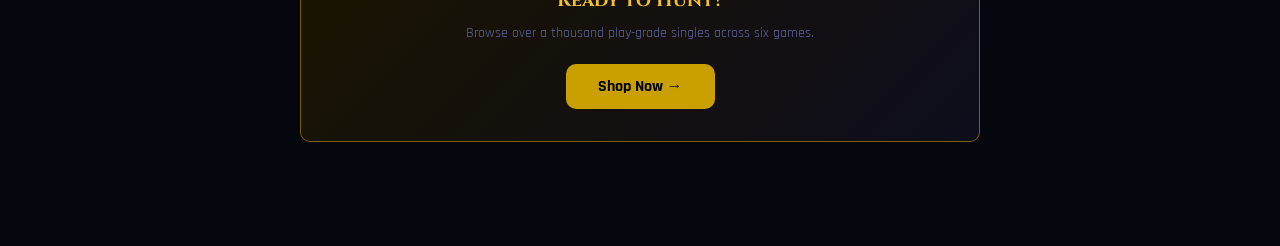
==== commit 66993c4c: "Add Shop Now / back to shop buttons that close About panel" ====
--- a/docs/about.html
+++ b/docs/about.html
@@ -7,6 +7,15 @@
   <meta name="description" content="Rip Hunters is a play-grade TCG card shop. We rip packs, hunt collections, and sell singles at honest prices across Pokemon, Star Wars, One Piece, Lorcana, YuGiOh, and Cyberpunk.">
   <link rel="stylesheet" href="style.css">
   <style>
+    /* Hide the header when loaded inside the shop iframe */
+    @media (max-width: 99999px) {
+      body.in-frame header { display: none; }
+    }
+  </style>
+  <script>
+    if (window !== window.top) document.addEventListener("DOMContentLoaded", () => document.body.classList.add("in-frame"));
+  </script>
+  <style>
     /* ── Page tabs ── */
     .about-tabs {
       display: flex;
@@ -132,6 +141,24 @@
     .pin-card-body { padding: 0.75rem 1rem; }
     .pin-card-title { color: var(--text); font-weight: 700; font-size: 0.95rem; margin-bottom: 0.25rem; }
     .pin-card-desc { color: var(--muted); font-size: 0.8rem; line-height: 1.5; }
+
+    /* Pinterest embed wrapper — maintains ~9:16 aspect ratio */
+    .pin-embed-wrap {
+      position: relative;
+      width: 100%;
+      padding-bottom: 178%;
+      background: var(--surface);
+      border: 1px solid var(--border);
+      border-radius: var(--radius);
+      overflow: hidden;
+    }
+    .pin-embed-wrap iframe {
+      position: absolute;
+      top: 0; left: 0;
+      width: 100%;
+      height: 100%;
+      border: none;
+    }
   </style>
 </head>
 <body>
@@ -143,7 +170,7 @@
       <div class="logo-text">Rip Hunters<span>Every Pack · Every Hunt</span></div>
     </a>
     <div class="header-right" style="margin-left:auto">
-      <a href="index.html" style="color:var(--muted);font-size:0.85rem;text-decoration:none;">← Shop</a>
+      <a href="index.html" class="back-to-shop" style="color:var(--muted);font-size:0.85rem;text-decoration:none;" onclick="if(window!==window.top){window.parent.postMessage('shopNow','*');return false;}">← Shop</a>
     </div>
   </div>
 </header>
@@ -206,7 +233,7 @@
     <div class="cta-block">
       <h2>Ready to Hunt?</h2>
       <p>Browse over a thousand play-grade singles across six games.</p>
-      <a href="index.html" class="btn-cta">Browse the Shop →</a>
+      <a href="index.html" class="btn-cta" onclick="if(window!==window.top){window.parent.postMessage('shopNow','*');return false;}">Shop Now →</a>
     </div>
   </div>
 </div>
@@ -215,7 +242,15 @@
 <div class="about-panel" id="panel-gallery">
   <div class="gallery-wrap">
     <h2>TCG Card Gallery</h2>
-    <div class="pin-grid" id="pin-grid"></div>
+    <div class="pin-grid">
+      <!-- ADD NEW PINTEREST EMBEDS HERE ↓ -->
+      <div class="pin-embed-wrap">
+        <iframe src="https://assets.pinterest.com/ext/embed.html?id=629800329190102472" frameborder="0" scrolling="no"></iframe>
+      </div>
+      <div class="pin-embed-wrap">
+        <iframe src="https://assets.pinterest.com/ext/embed.html?id=629800329190102492" frameborder="0" scrolling="no"></iframe>
+      </div>
+    </div>
   </div>
 </div>
 
@@ -229,34 +264,6 @@
       document.getElementById("panel-" + btn.dataset.panel).classList.add("active");
     });
   });
-
-  // ── Gallery images ─────────────────────────────────────────────────────
-  // To add a new pin: drop the image in docs/gallery/ and add a line below.
-  const PINS = [
-    {
-      src: "gallery/pokemon-legendary.webp",
-      title: "The Most Legendary Pokémon Cards",
-      desc: "Release year & current value — from Pikachu Illustrator to Ancient Mew."
-    },
-    {
-      src: "gallery/starwars-legendary.webp",
-      title: "The Most Legendary Star Wars Unlimited Cards",
-      desc: "Release year & current value — serialized, showcase, and promo chase cards."
-    },
-    // ADD NEW PINS HERE ↓
-  ];
-
-  const grid = document.getElementById("pin-grid");
-  PINS.forEach(pin => {
-    grid.innerHTML += `
-      <div class="pin-card">
-        <img src="${pin.src}" alt="${pin.title}" loading="lazy">
-        <div class="pin-card-body">
-          <div class="pin-card-title">${pin.title}</div>
-          <div class="pin-card-desc">${pin.desc}</div>
-        </div>
-      </div>`;
-  });
 </script>
 
 </body>
--- a/docs/style.css
+++ b/docs/style.css
@@ -126,6 +126,38 @@
   gap: 0.75rem;
 }
 
+/* ─── About toggle button ─── */
+.btn-about-toggle {
+  background: none;
+  border: 1px solid var(--border);
+  border-radius: var(--radius);
+  color: var(--muted);
+  cursor: pointer;
+  font-family: 'Rajdhani', sans-serif;
+  font-size: 0.85rem;
+  font-weight: 600;
+  padding: 0.35rem 0.9rem;
+  transition: var(--transition);
+}
+.btn-about-toggle:hover,
+.btn-about-toggle.active {
+  border-color: var(--gold-dim);
+  color: var(--gold-light);
+}
+
+/* ─── About inline panel ─── */
+.about-panel-inline {
+  width: 100%;
+  height: calc(100vh - 60px);
+  overflow: hidden;
+}
+.about-panel-inline iframe {
+  width: 100%;
+  height: 100%;
+  border: none;
+  display: block;
+}
+
 .cart-pill {
   display: flex;
   align-items: center;
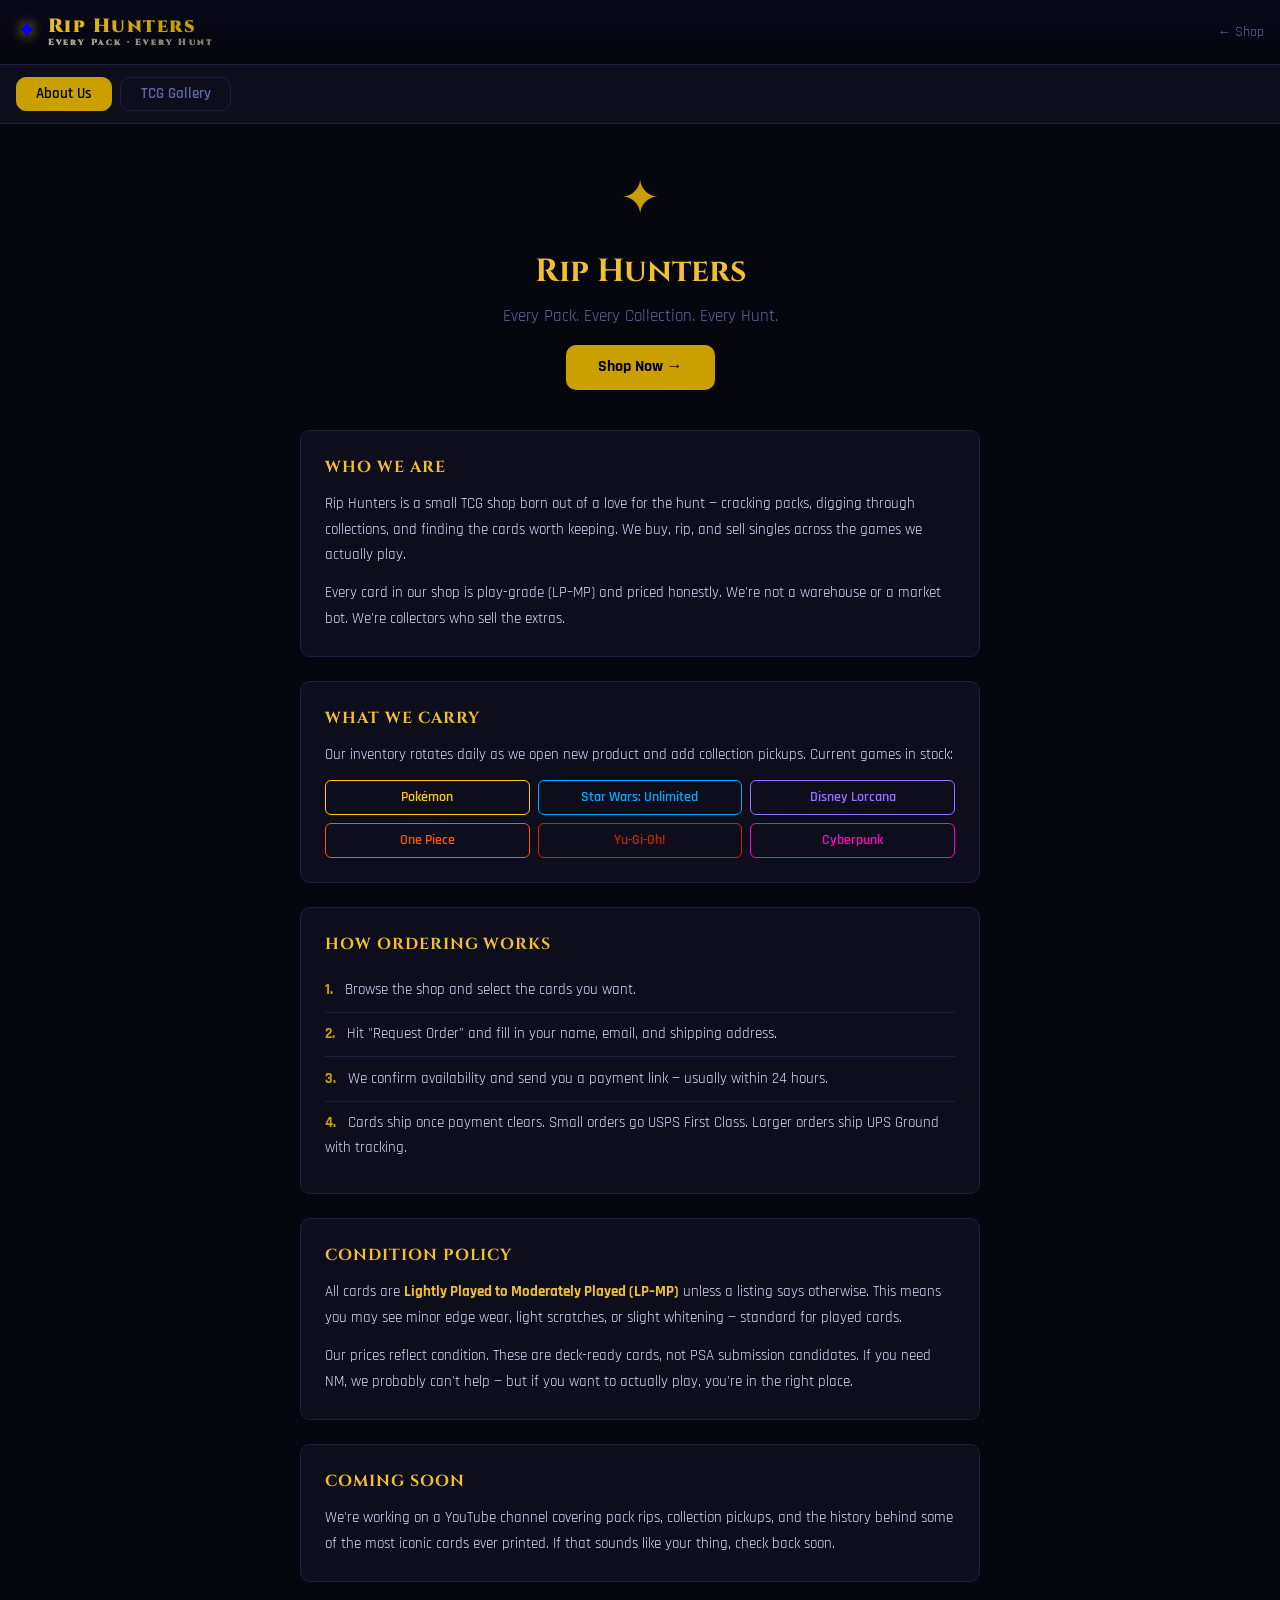
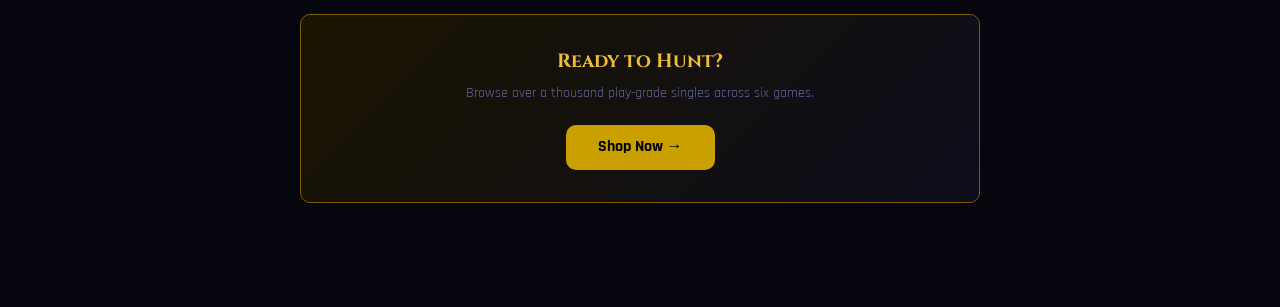
==== commit e00439db: "Add Shop Now button under About Us title" ====
--- a/docs/about.html
+++ b/docs/about.html
@@ -188,6 +188,7 @@
       <span class="logo-mark">✦</span>
       <h1>Rip Hunters</h1>
       <p>Every Pack. Every Collection. Every Hunt.</p>
+      <a href="index.html" class="btn-cta" style="display:inline-block;margin-top:1rem;" onclick="if(window!==window.top){window.parent.postMessage('shopNow','*');return false;}">Shop Now →</a>
     </div>
 
     <div class="about-section">
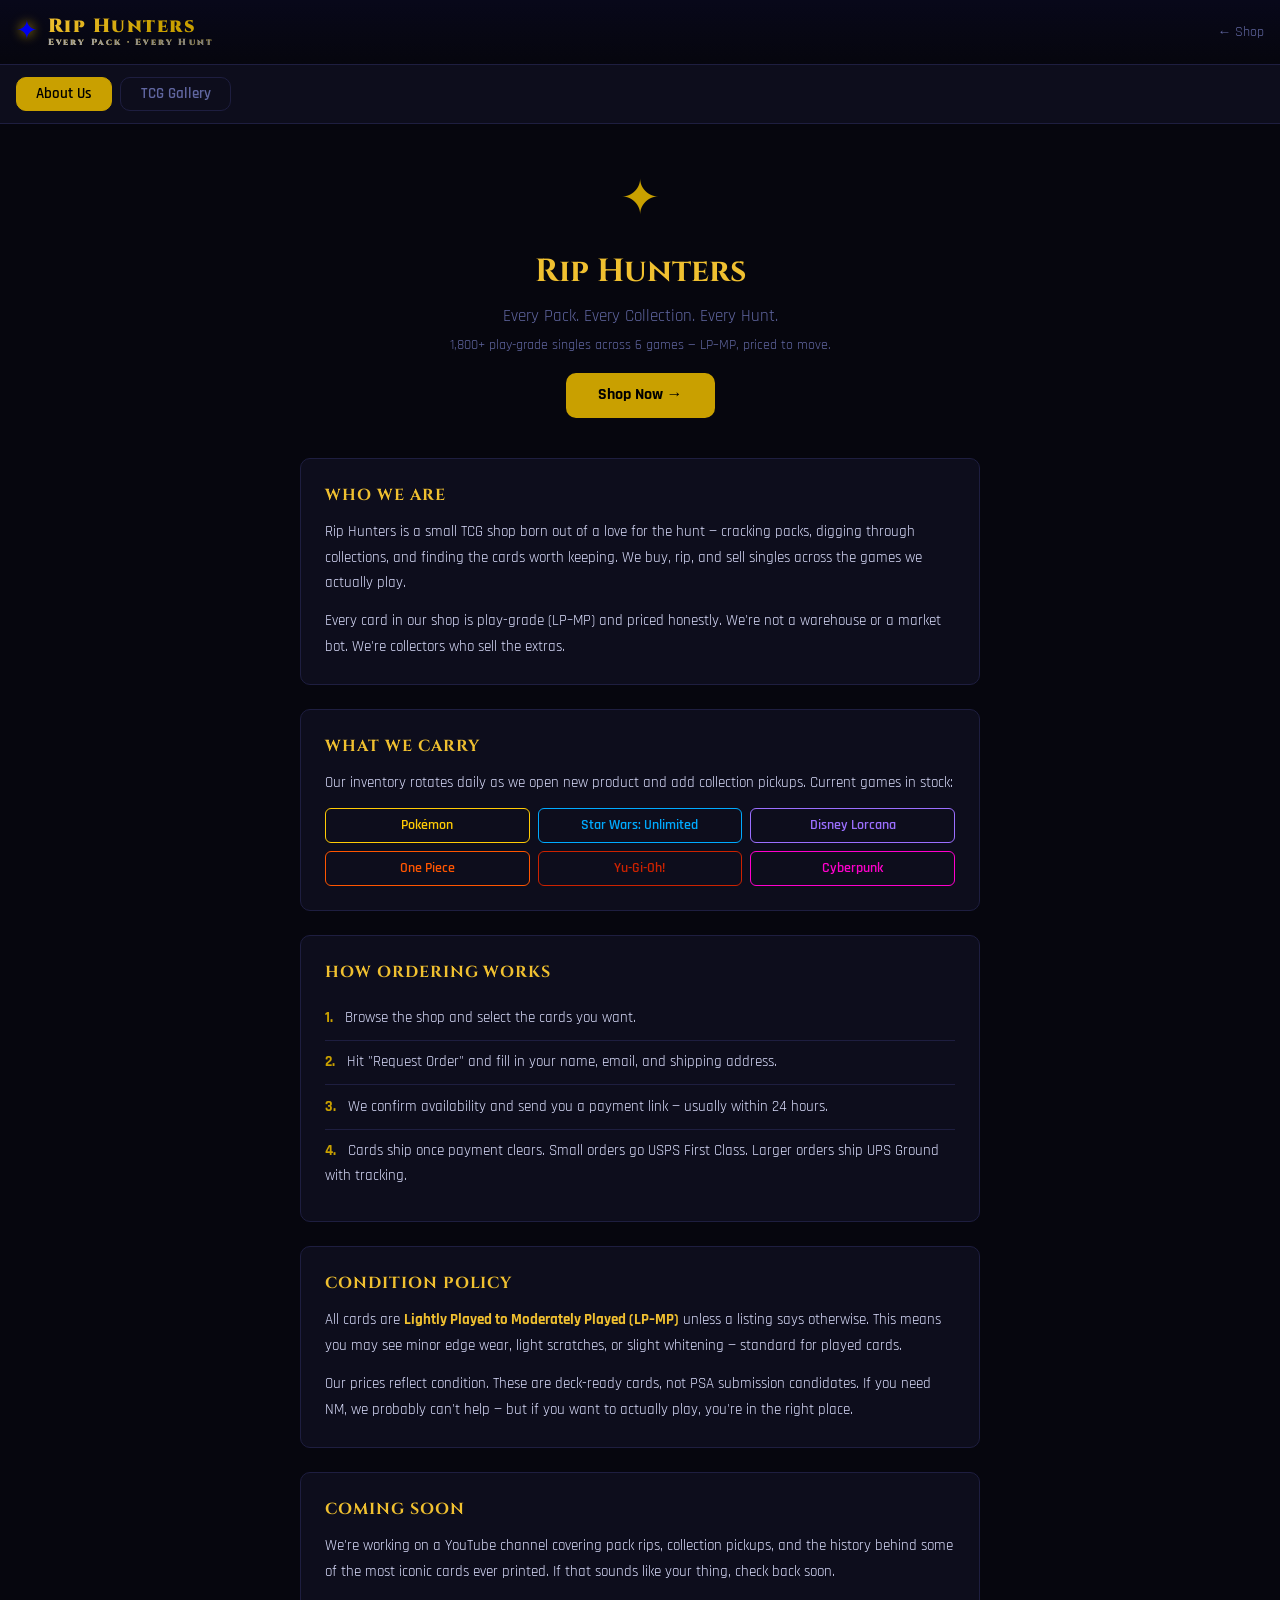
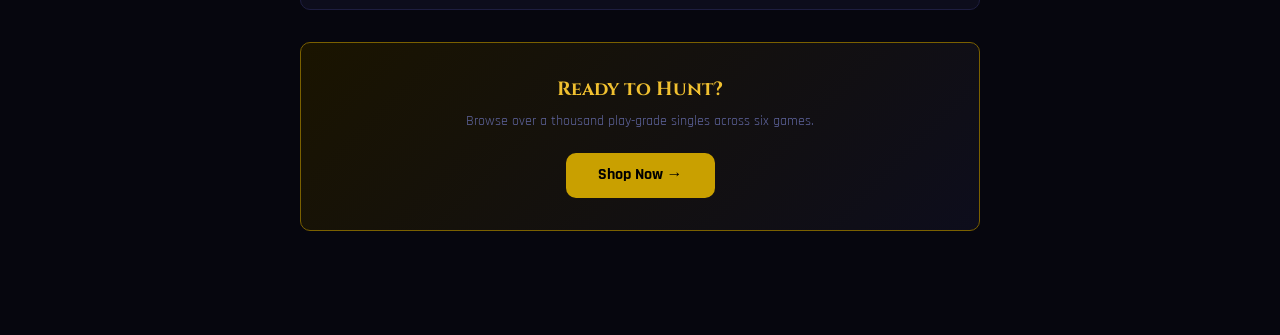
==== commit 145f70b7: "Add shop details and Shop Now button under About Us hero" ====
--- a/docs/about.html
+++ b/docs/about.html
@@ -188,6 +188,7 @@
       <span class="logo-mark">✦</span>
       <h1>Rip Hunters</h1>
       <p>Every Pack. Every Collection. Every Hunt.</p>
+      <p style="color:var(--muted);font-size:0.9rem;margin-top:0.4rem">1,800+ play-grade singles across 6 games — LP–MP, priced to move.</p>
       <a href="index.html" class="btn-cta" style="display:inline-block;margin-top:1rem;" onclick="if(window!==window.top){window.parent.postMessage('shopNow','*');return false;}">Shop Now →</a>
     </div>
 
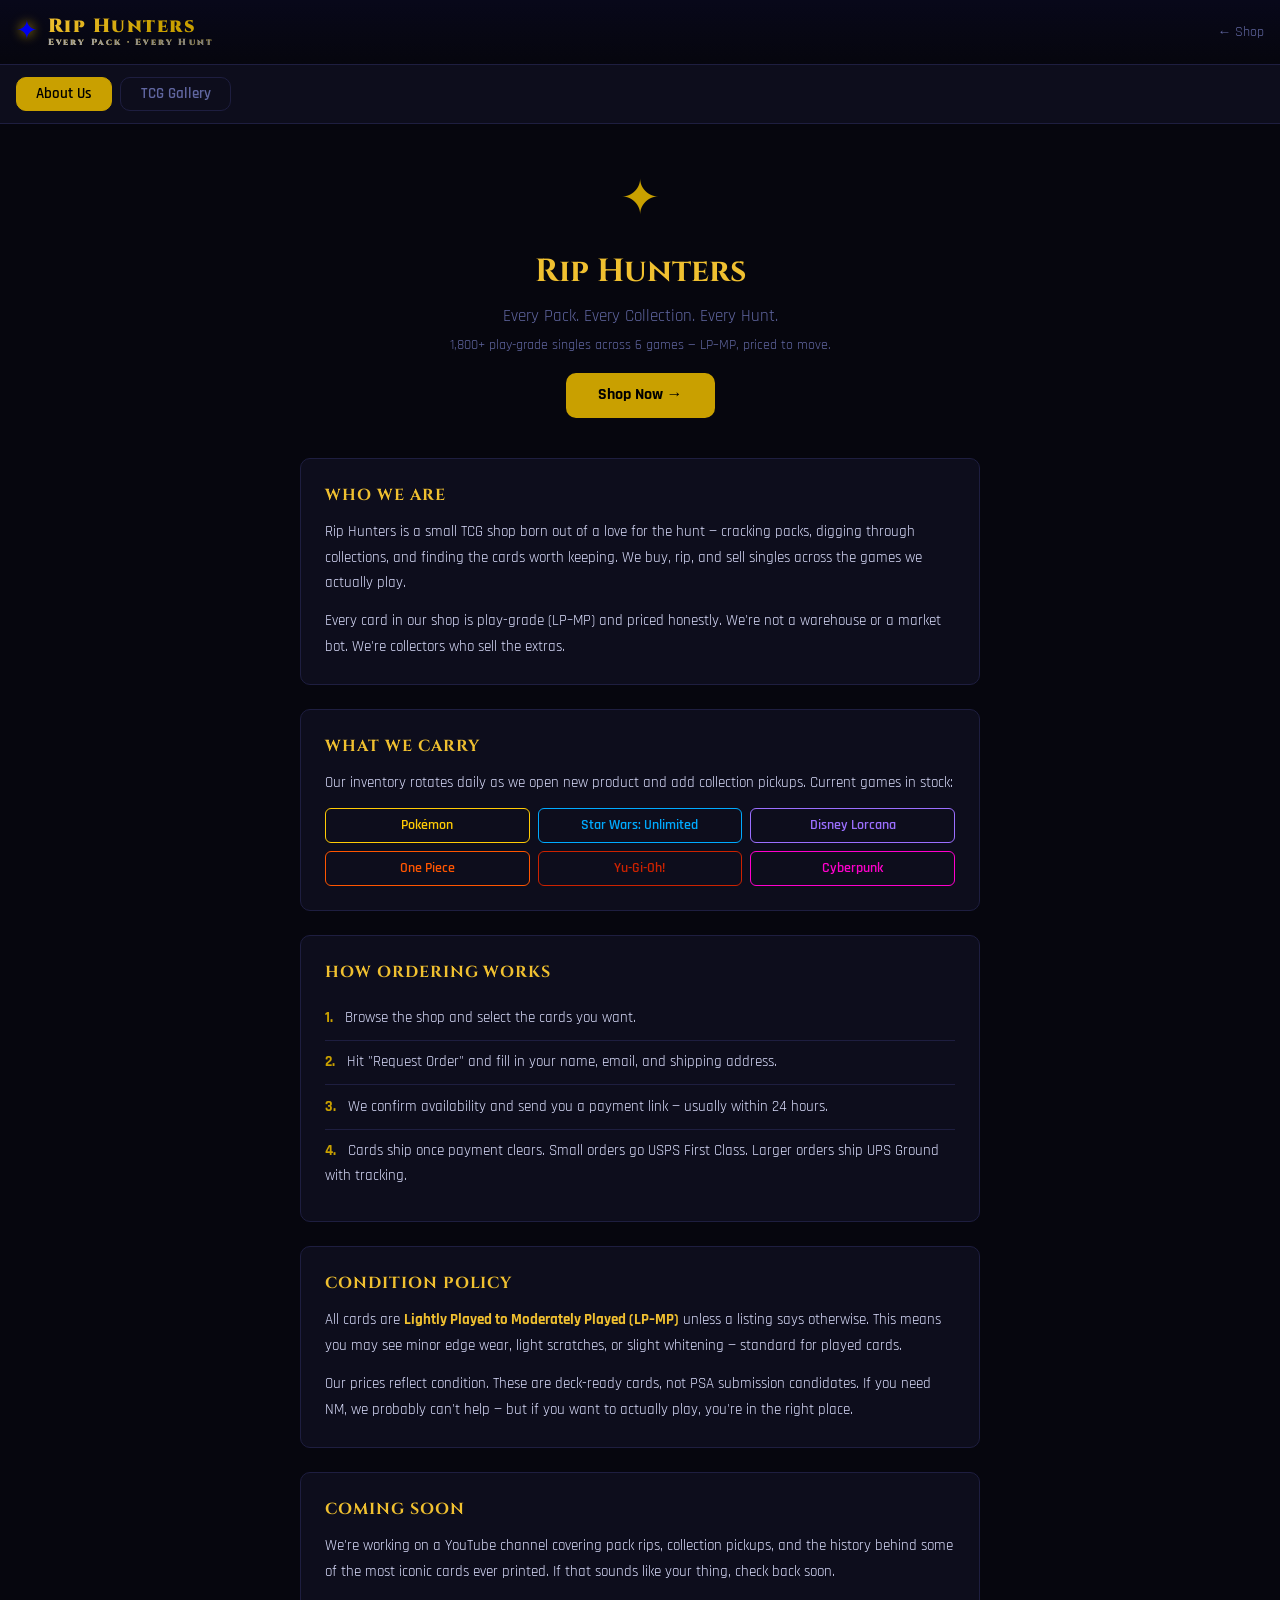
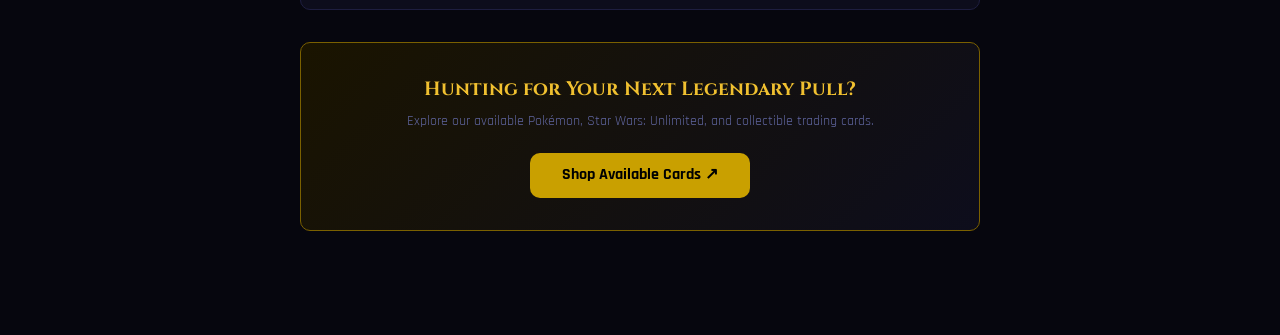
==== commit e2c7ae8e: "Update About CTA: Hunting for Your Next Legendary Pull Co-Authored-By: Claude Sonnet 4.6 <noreply@an" ====
--- a/docs/about.html
+++ b/docs/about.html
@@ -233,9 +233,9 @@
     </div>
 
     <div class="cta-block">
-      <h2>Ready to Hunt?</h2>
-      <p>Browse over a thousand play-grade singles across six games.</p>
-      <a href="index.html" class="btn-cta" onclick="if(window!==window.top){window.parent.postMessage('shopNow','*');return false;}">Shop Now →</a>
+      <h2>Hunting for Your Next Legendary Pull?</h2>
+      <p>Explore our available Pokémon, Star Wars: Unlimited, and collectible trading cards.</p>
+      <a href="index.html" class="btn-cta" onclick="if(window!==window.top){window.parent.postMessage('shopNow','*');return false;}">Shop Available Cards ↗</a>
     </div>
   </div>
 </div>
--- a/docs/style.css
+++ b/docs/style.css
@@ -237,6 +237,51 @@
   text-shadow: 0 0 8px var(--tab-color, var(--gold));
 }
 
+/* ─── Set sub-tabs ─── */
+.set-tabs-outer {
+  background: var(--bg);
+  border-bottom: 1px solid var(--border);
+}
+
+.set-tabs {
+  max-width: 1400px;
+  margin: 0 auto;
+  display: flex;
+  gap: 0.4rem;
+  padding: 0.5rem 1rem;
+  overflow-x: auto;
+  scrollbar-width: none;
+  flex-wrap: wrap;
+}
+
+.set-tabs::-webkit-scrollbar { display: none; }
+
+.set-tab {
+  flex-shrink: 0;
+  padding: 0.3rem 0.9rem;
+  font-family: 'Rajdhani', sans-serif;
+  font-weight: 600;
+  font-size: 0.8rem;
+  letter-spacing: 0.04em;
+  color: var(--muted);
+  background: none;
+  border: 1px solid var(--border);
+  border-radius: 20px;
+  cursor: pointer;
+  transition: all var(--transition);
+}
+
+.set-tab:hover {
+  color: var(--text);
+  border-color: var(--tab-color, var(--gold));
+}
+
+.set-tab.active {
+  color: var(--bg);
+  background: var(--tab-color, var(--gold));
+  border-color: var(--tab-color, var(--gold));
+}
+
 /* ─── Main content ─── */
 main {
   max-width: 1400px;
